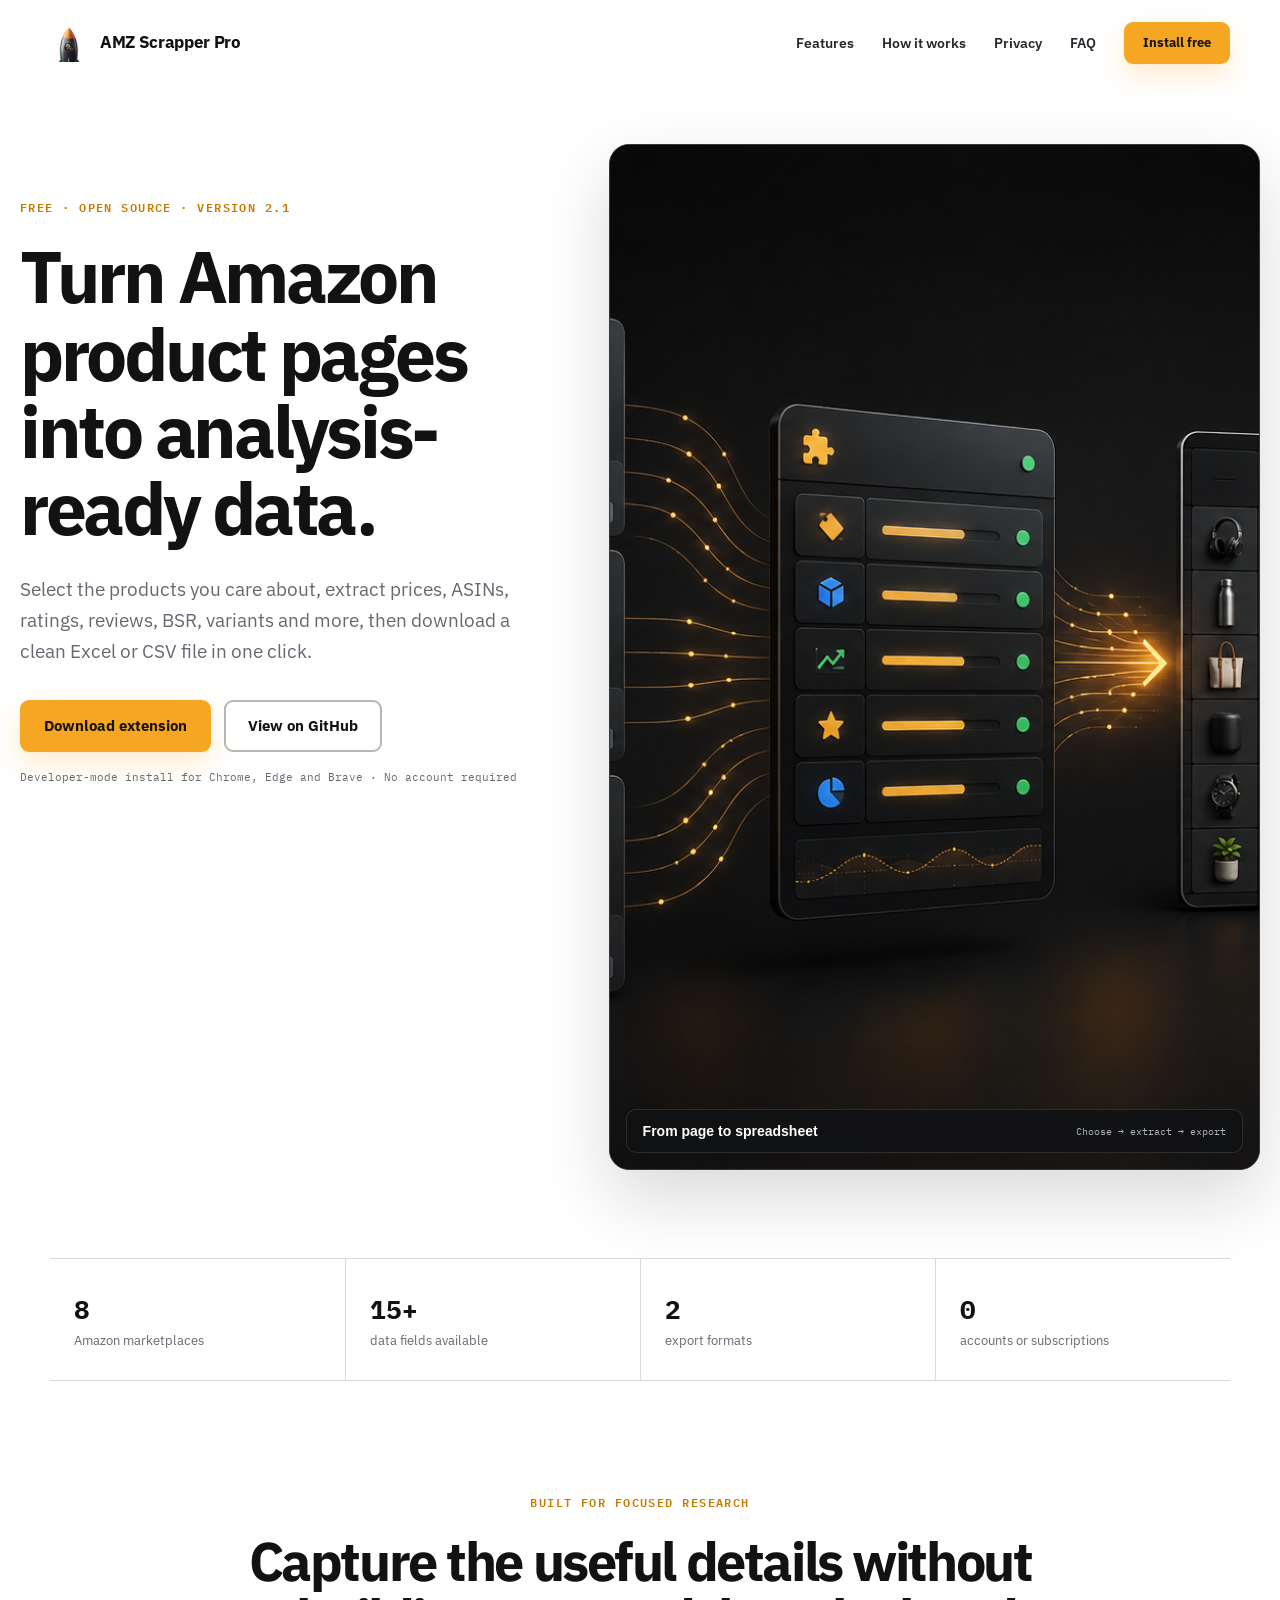
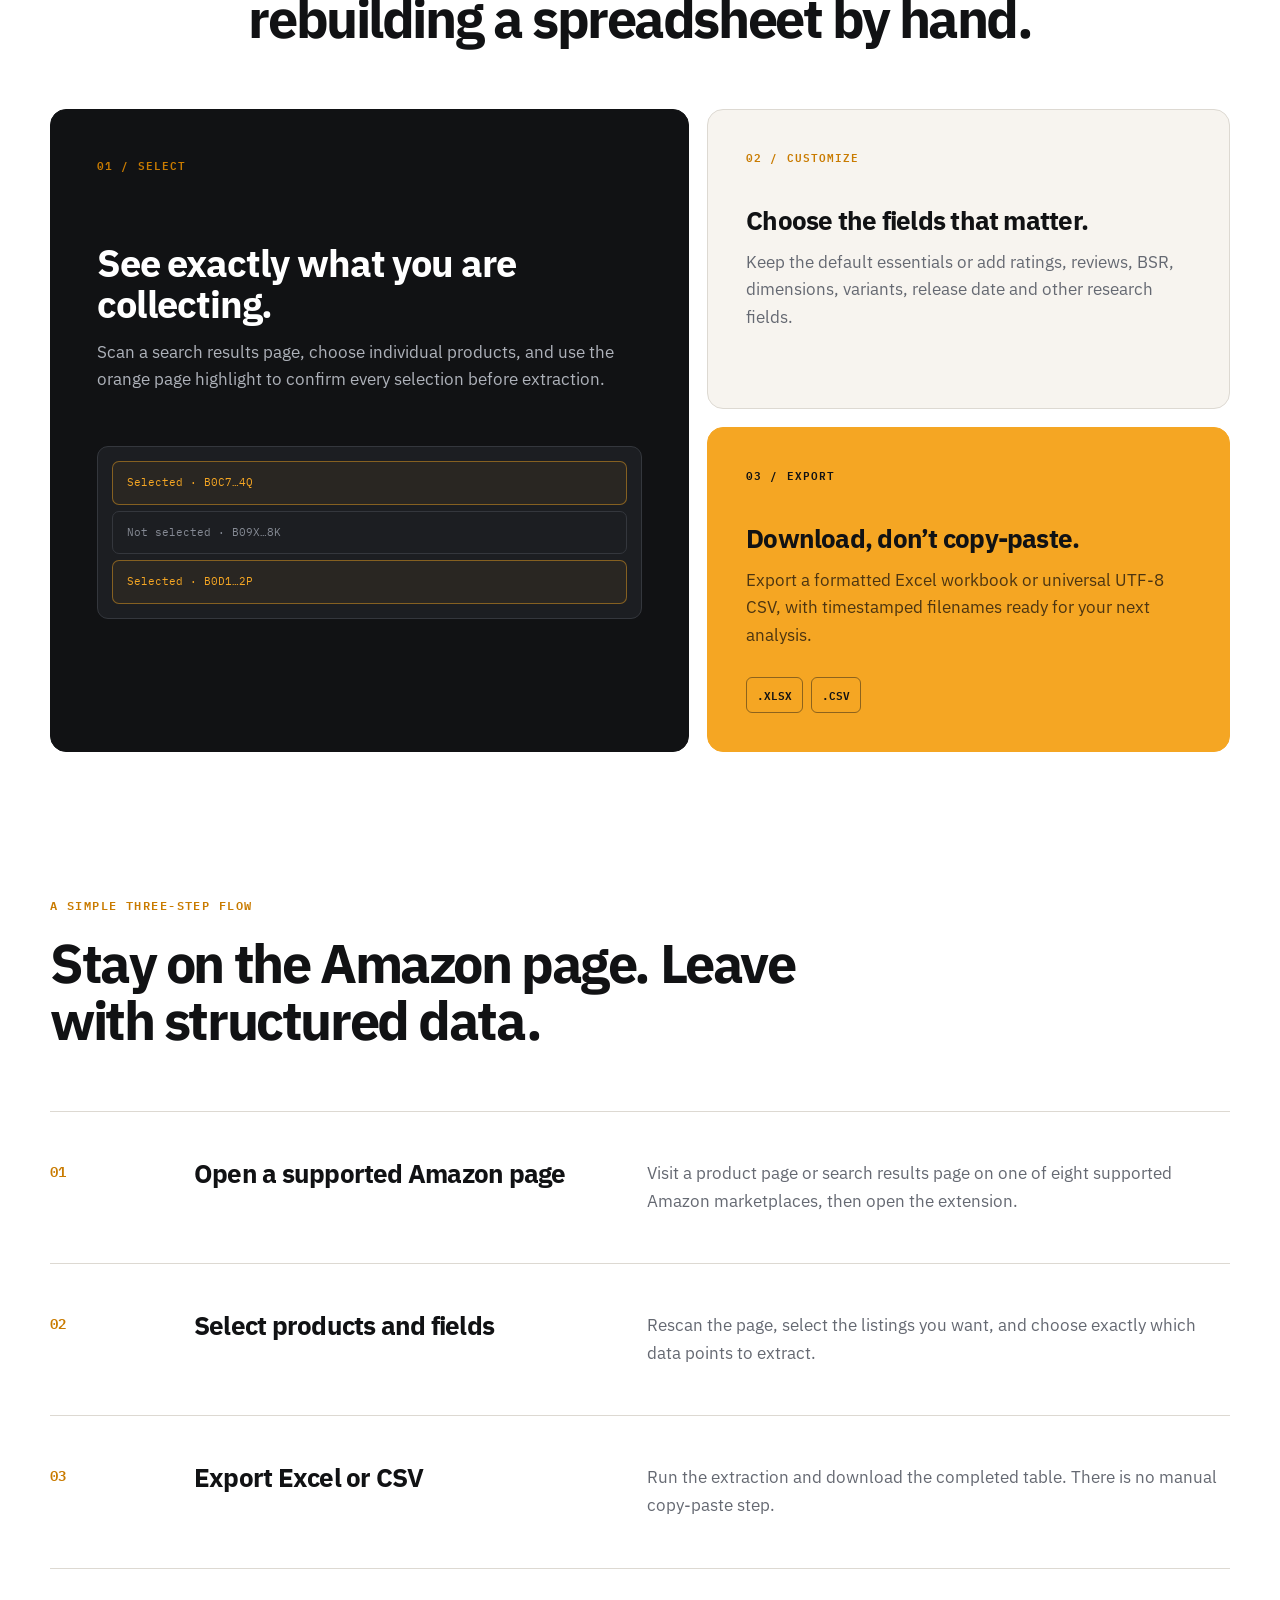
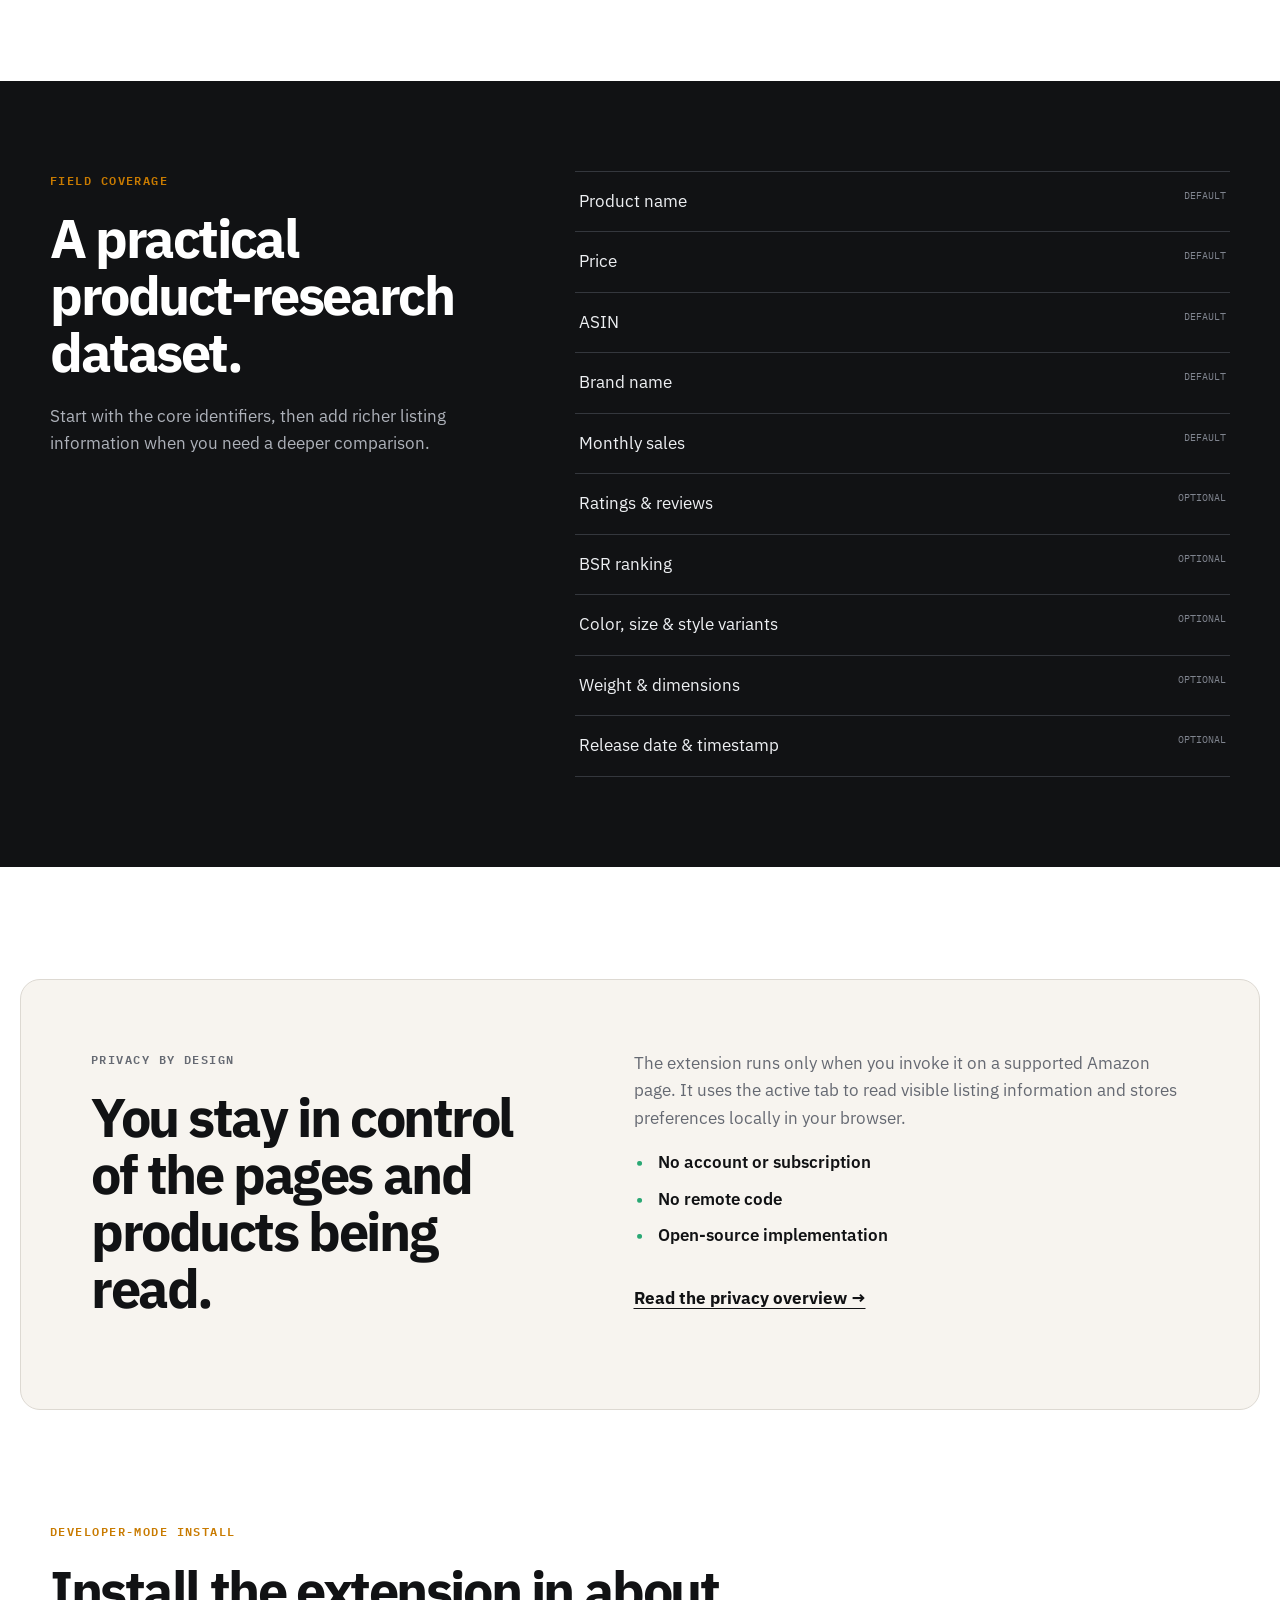
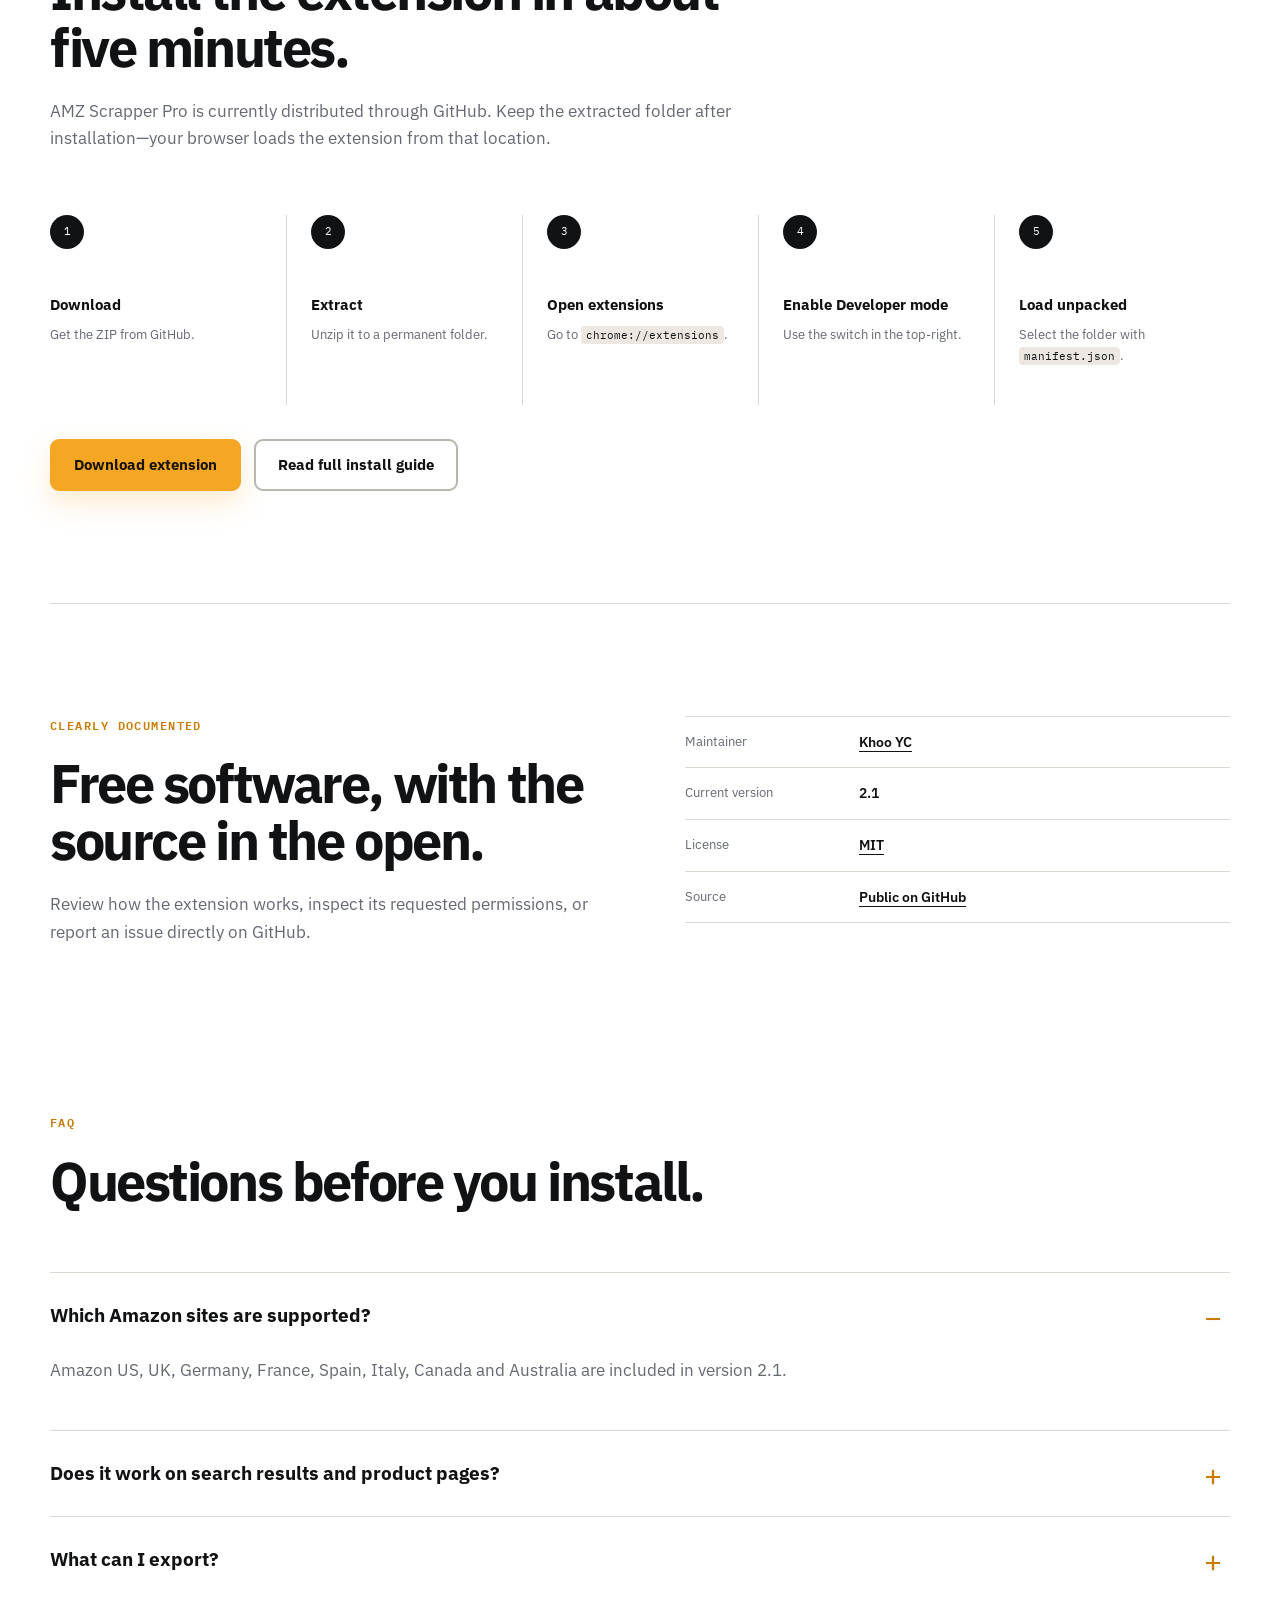
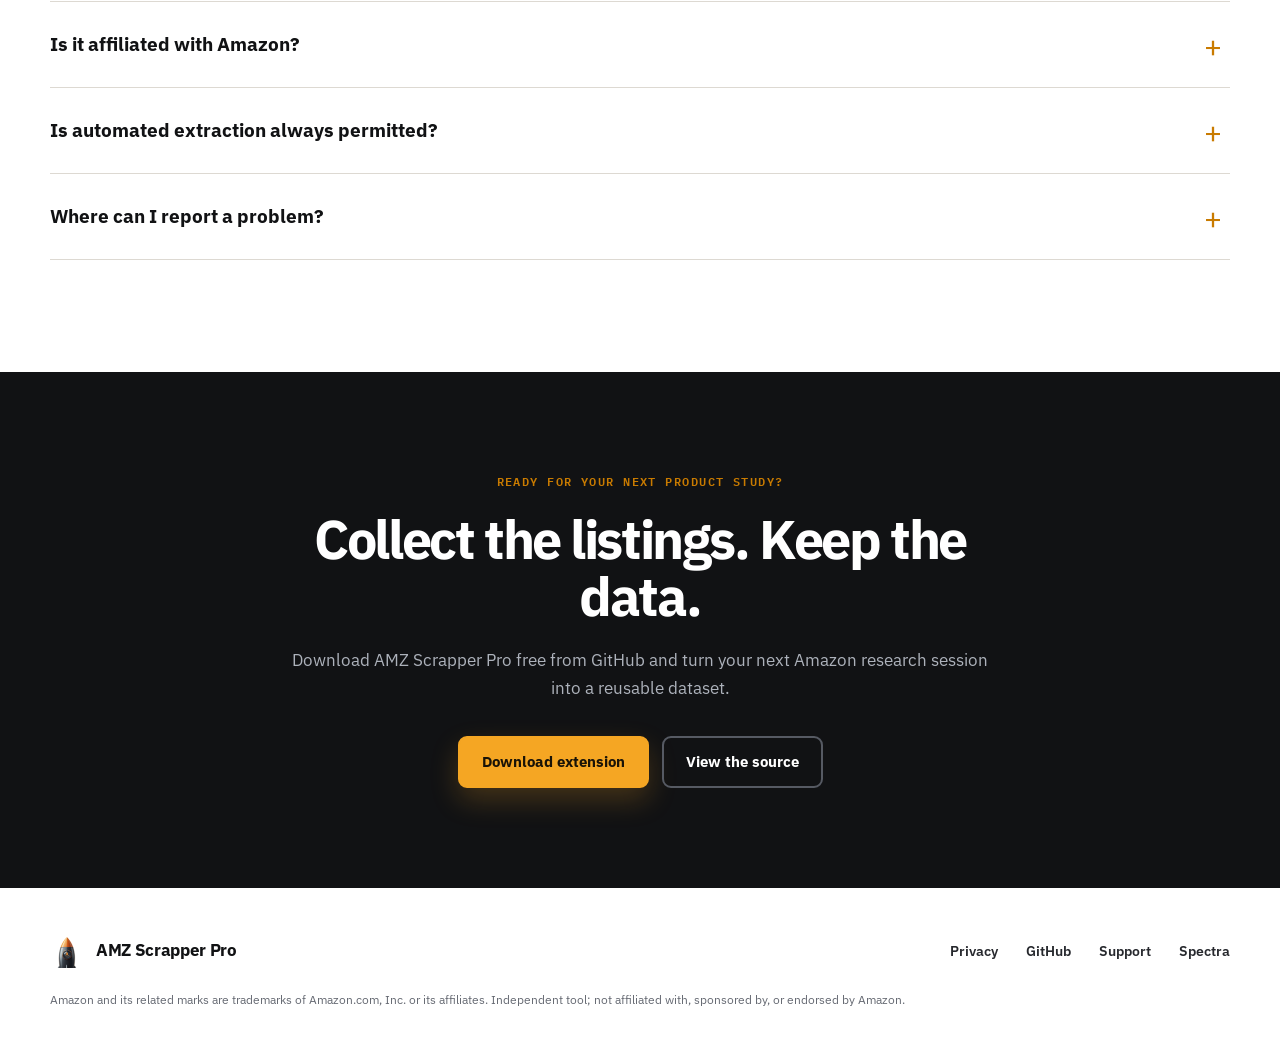
==== docs/index.html @ 65c513e0 "Add product website for AMZ Scrapper Pro" ====
<!doctype html>
<html lang="en">
  <head>
    <meta charset="utf-8" />
    <meta name="viewport" content="width=device-width, initial-scale=1" />
    <meta name="theme-color" content="#111214" />
    <meta name="description" content="AMZ Scrapper Pro is a free, open-source browser extension for extracting Amazon product data and exporting it to Excel or CSV." />
    <meta property="og:title" content="AMZ Scrapper Pro — Amazon product research, exported" />
    <meta property="og:description" content="Select products visually, extract the fields you need, and download clean Excel or CSV files." />
    <meta property="og:image" content="https://khooyc.github.io/amazon-data-scrapper-pro/assets/hero-product-research.png" />
    <meta property="og:type" content="website" />
    <meta property="og:url" content="https://khooyc.github.io/amazon-data-scrapper-pro/" />
    <link rel="canonical" href="https://khooyc.github.io/amazon-data-scrapper-pro/" />
    <link rel="icon" href="assets/icon.png" />
    <link rel="preconnect" href="https://fonts.googleapis.com" />
    <link rel="preconnect" href="https://fonts.gstatic.com" crossorigin />
    <link href="https://fonts.googleapis.com/css2?family=IBM+Plex+Mono:wght@400;500;600&amp;family=IBM+Plex+Sans:wght@400;500;600;700&amp;display=swap" rel="stylesheet" />
    <link rel="stylesheet" href="styles.css" />
    <title>AMZ Scrapper Pro | Free Amazon Product Data Extension</title>
  </head>
  <body id="top">
    <a class="skip-link" href="#main">Skip to main content</a>

    <header class="site-header">
      <a class="brand" href="#top" aria-label="AMZ Scrapper Pro home">
        <img src="assets/icon.png" alt="" width="38" height="38" />
        <span>AMZ Scrapper Pro</span>
      </a>
      <button class="menu-button" type="button" aria-expanded="false" aria-controls="site-nav">
        <span class="sr-only">Open menu</span><span></span><span></span><span></span>
      </button>
      <nav id="site-nav" aria-label="Main navigation">
        <a href="#features">Features</a>
        <a href="#how-it-works">How it works</a>
        <a href="#privacy">Privacy</a>
        <a href="#faq">FAQ</a>
        <a class="button button-small" href="https://github.com/khooyc/amazon-data-scrapper-pro/archive/refs/heads/master.zip">Install free</a>
      </nav>
    </header>

    <main id="main">
      <section class="hero">
        <div class="hero-copy">
          <p class="eyebrow">FREE · OPEN SOURCE · VERSION 2.1</p>
          <h1>Turn Amazon product pages into analysis-ready data.</h1>
          <p class="hero-lede">Select the products you care about, extract prices, ASINs, ratings, reviews, BSR, variants and more, then download a clean Excel or CSV file in one click.</p>
          <div class="button-row">
            <a class="button" href="https://github.com/khooyc/amazon-data-scrapper-pro/archive/refs/heads/master.zip">Download extension</a>
            <a class="button button-secondary" href="https://github.com/khooyc/amazon-data-scrapper-pro">View on GitHub</a>
          </div>
          <p class="microcopy">Developer-mode install for Chrome, Edge and Brave · No account required</p>
        </div>
        <button class="hero-visual" type="button" data-lightbox="assets/hero-product-research.png" aria-label="Enlarge the product research workflow illustration">
          <img src="assets/hero-product-research.png" alt="Product cards flowing through an extension into a structured data table" width="1536" height="1024" />
          <span class="visual-caption"><strong>From page to spreadsheet</strong><span>Choose → extract → export</span></span>
        </button>
      </section>

      <section class="signal-strip" aria-label="Product highlights">
        <div><strong>8</strong><span>Amazon marketplaces</span></div>
        <div><strong>15+</strong><span>data fields available</span></div>
        <div><strong>2</strong><span>export formats</span></div>
        <div><strong>0</strong><span>accounts or subscriptions</span></div>
      </section>

      <section class="features" id="features" aria-labelledby="features-heading">
        <div class="section-heading">
          <p class="eyebrow">BUILT FOR FOCUSED RESEARCH</p>
          <h2 id="features-heading">Capture the useful details without rebuilding a spreadsheet by hand.</h2>
        </div>
        <div class="feature-grid">
          <article class="feature-card feature-card-large">
            <span class="feature-index">01 / SELECT</span>
            <h3>See exactly what you are collecting.</h3>
            <p>Scan a search results page, choose individual products, and use the orange page highlight to confirm every selection before extraction.</p>
            <div class="selection-demo" aria-label="Example selected products">
              <span class="selected">Selected · B0C7…4Q</span>
              <span>Not selected · B09X…8K</span>
              <span class="selected">Selected · B0D1…2P</span>
            </div>
          </article>
          <article class="feature-card">
            <span class="feature-index">02 / CUSTOMIZE</span>
            <h3>Choose the fields that matter.</h3>
            <p>Keep the default essentials or add ratings, reviews, BSR, dimensions, variants, release date and other research fields.</p>
          </article>
          <article class="feature-card accent-card">
            <span class="feature-index">03 / EXPORT</span>
            <h3>Download, don’t copy-paste.</h3>
            <p>Export a formatted Excel workbook or universal UTF-8 CSV, with timestamped filenames ready for your next analysis.</p>
            <div class="file-types" aria-label="Supported export formats"><span>.XLSX</span><span>.CSV</span></div>
          </article>
        </div>
      </section>

      <section class="workflow" id="how-it-works" aria-labelledby="workflow-heading">
        <div class="section-heading left">
          <p class="eyebrow">A SIMPLE THREE-STEP FLOW</p>
          <h2 id="workflow-heading">Stay on the Amazon page. Leave with structured data.</h2>
        </div>
        <ol class="workflow-list">
          <li><span class="step-number">01</span><div><h3>Open a supported Amazon page</h3><p>Visit a product page or search results page on one of eight supported Amazon marketplaces, then open the extension.</p></div></li>
          <li><span class="step-number">02</span><div><h3>Select products and fields</h3><p>Rescan the page, select the listings you want, and choose exactly which data points to extract.</p></div></li>
          <li><span class="step-number">03</span><div><h3>Export Excel or CSV</h3><p>Run the extraction and download the completed table. There is no manual copy-paste step.</p></div></li>
        </ol>
      </section>

      <section class="fields-section" aria-labelledby="fields-heading">
        <div>
          <p class="eyebrow">FIELD COVERAGE</p>
          <h2 id="fields-heading">A practical product-research dataset.</h2>
          <p>Start with the core identifiers, then add richer listing information when you need a deeper comparison.</p>
        </div>
        <ul class="field-list">
          <li><span>Product name</span><small>Default</small></li>
          <li><span>Price</span><small>Default</small></li>
          <li><span>ASIN</span><small>Default</small></li>
          <li><span>Brand name</span><small>Default</small></li>
          <li><span>Monthly sales</span><small>Default</small></li>
          <li><span>Ratings &amp; reviews</span><small>Optional</small></li>
          <li><span>BSR ranking</span><small>Optional</small></li>
          <li><span>Color, size &amp; style variants</span><small>Optional</small></li>
          <li><span>Weight &amp; dimensions</span><small>Optional</small></li>
          <li><span>Release date &amp; timestamp</span><small>Optional</small></li>
        </ul>
      </section>

      <section class="privacy-band" id="privacy" aria-labelledby="privacy-heading">
        <div>
          <p class="eyebrow">PRIVACY BY DESIGN</p>
          <h2 id="privacy-heading">You stay in control of the pages and products being read.</h2>
        </div>
        <div>
          <p>The extension runs only when you invoke it on a supported Amazon page. It uses the active tab to read visible listing information and stores preferences locally in your browser.</p>
          <ul class="plain-list">
            <li>No account or subscription</li>
            <li>No remote code</li>
            <li>Open-source implementation</li>
          </ul>
          <a class="text-link" href="privacy.html">Read the privacy overview →</a>
        </div>
      </section>

      <section class="install-section" id="install" aria-labelledby="install-heading">
        <div class="section-heading left">
          <p class="eyebrow">DEVELOPER-MODE INSTALL</p>
          <h2 id="install-heading">Install the extension in about five minutes.</h2>
          <p>AMZ Scrapper Pro is currently distributed through GitHub. Keep the extracted folder after installation—your browser loads the extension from that location.</p>
        </div>
        <ol class="install-steps">
          <li><span>1</span><strong>Download</strong><small>Get the ZIP from GitHub.</small></li>
          <li><span>2</span><strong>Extract</strong><small>Unzip it to a permanent folder.</small></li>
          <li><span>3</span><strong>Open extensions</strong><small>Go to <code>chrome://extensions</code>.</small></li>
          <li><span>4</span><strong>Enable Developer mode</strong><small>Use the switch in the top-right.</small></li>
          <li><span>5</span><strong>Load unpacked</strong><small>Select the folder with <code>manifest.json</code>.</small></li>
        </ol>
        <div class="button-row">
          <a class="button" href="https://github.com/khooyc/amazon-data-scrapper-pro/archive/refs/heads/master.zip">Download extension</a>
          <a class="button button-secondary" href="https://github.com/khooyc/amazon-data-scrapper-pro/blob/master/INSTALL.md">Read full install guide</a>
        </div>
      </section>

      <section class="trust-section" aria-labelledby="trust-heading">
        <div>
          <p class="eyebrow">CLEARLY DOCUMENTED</p>
          <h2 id="trust-heading">Free software, with the source in the open.</h2>
          <p>Review how the extension works, inspect its requested permissions, or report an issue directly on GitHub.</p>
        </div>
        <dl class="facts">
          <div><dt>Maintainer</dt><dd><a href="https://github.com/khooyc">Khoo YC</a></dd></div>
          <div><dt>Current version</dt><dd>2.1</dd></div>
          <div><dt>License</dt><dd><a href="https://github.com/khooyc/amazon-data-scrapper-pro/blob/master/LICENSE">MIT</a></dd></div>
          <div><dt>Source</dt><dd><a href="https://github.com/khooyc/amazon-data-scrapper-pro">Public on GitHub</a></dd></div>
        </dl>
      </section>

      <section class="faq-section" id="faq" aria-labelledby="faq-heading">
        <div class="section-heading left">
          <p class="eyebrow">FAQ</p>
          <h2 id="faq-heading">Questions before you install.</h2>
        </div>
        <div class="faq-list">
          <details open><summary>Which Amazon sites are supported?</summary><p>Amazon US, UK, Germany, France, Spain, Italy, Canada and Australia are included in version 2.1.</p></details>
          <details><summary>Does it work on search results and product pages?</summary><p>Yes. On search pages you can choose multiple products; on product pages the extension can inspect the current listing and its available variants.</p></details>
          <details><summary>What can I export?</summary><p>You can download a formatted Excel workbook or a UTF-8 CSV file. A copy-to-clipboard option is also available.</p></details>
          <details><summary>Is it affiliated with Amazon?</summary><p>No. AMZ Scrapper Pro is an independent productivity tool and is not affiliated with, sponsored by, or endorsed by Amazon.</p></details>
          <details><summary>Is automated extraction always permitted?</summary><p>You are responsible for using the extension in accordance with Amazon’s Conditions of Use and any laws or policies that apply in your jurisdiction.</p></details>
          <details><summary>Where can I report a problem?</summary><p>Open a <a href="https://github.com/khooyc/amazon-data-scrapper-pro/issues">GitHub issue</a> with steps to reproduce it. Do not include account credentials, customer information, or other private data.</p></details>
        </div>
      </section>

      <section class="final-cta">
        <p class="eyebrow">READY FOR YOUR NEXT PRODUCT STUDY?</p>
        <h2>Collect the listings. Keep the data.</h2>
        <p>Download AMZ Scrapper Pro free from GitHub and turn your next Amazon research session into a reusable dataset.</p>
        <div class="button-row centered">
          <a class="button" href="https://github.com/khooyc/amazon-data-scrapper-pro/archive/refs/heads/master.zip">Download extension</a>
          <a class="button button-dark-outline" href="https://github.com/khooyc/amazon-data-scrapper-pro">View the source</a>
        </div>
      </section>
    </main>

    <footer class="site-footer">
      <a class="brand" href="#top"><img src="assets/icon.png" alt="" width="34" height="34" /><span>AMZ Scrapper Pro</span></a>
      <nav aria-label="Footer navigation"><a href="privacy.html">Privacy</a><a href="https://github.com/khooyc/amazon-data-scrapper-pro">GitHub</a><a href="https://github.com/khooyc/amazon-data-scrapper-pro/issues">Support</a><a href="https://www.spectramsia.com">Spectra</a></nav>
      <p>Amazon and its related marks are trademarks of Amazon.com, Inc. or its affiliates. Independent tool; not affiliated with, sponsored by, or endorsed by Amazon.</p>
    </footer>

    <dialog class="lightbox" aria-label="Image preview">
      <button class="lightbox-close" type="button" aria-label="Close preview">×</button>
      <img src="assets/hero-product-research.png" alt="Enlarged product research workflow" />
    </dialog>
    <script src="script.js"></script>
  </body>
</html>
---- docs/styles.css ----
:root {
  --ink: #111214;
  --surface: #1c1e22;
  --surface-2: #242629;
  --paper: #f7f4ef;
  --white: #ffffff;
  --text: #26282d;
  --muted: #656972;
  --line: #ddd9d2;
  --line-dark: #34373d;
  --amber: #f5a623;
  --amber-dark: #c97b00;
  --green: #2aa874;
  --blue: #5b8def;
  --radius: 20px;
  --content: 1180px;
  --shadow: 0 28px 70px rgba(17, 18, 20, 0.16);
}

* { box-sizing: border-box; }
html { scroll-behavior: smooth; }
body { margin: 0; color: var(--text); background: var(--white); font-family: "IBM Plex Sans", sans-serif; font-size: 17px; line-height: 1.62; -webkit-font-smoothing: antialiased; }
img { display: block; max-width: 100%; }
a { color: inherit; text-underline-offset: 4px; }
button, a { -webkit-tap-highlight-color: transparent; }
button:focus-visible, a:focus-visible, summary:focus-visible { outline: 3px solid rgba(245, 166, 35, 0.55); outline-offset: 4px; }
.sr-only { position: absolute; width: 1px; height: 1px; padding: 0; margin: -1px; overflow: hidden; clip: rect(0,0,0,0); white-space: nowrap; border: 0; }
.skip-link { position: fixed; top: -80px; left: 18px; z-index: 100; padding: 10px 16px; border-radius: 7px; color: white; background: var(--ink); }
.skip-link:focus { top: 18px; }

.site-header { width: min(var(--content), calc(100% - 40px)); min-height: 86px; margin: 0 auto; display: flex; align-items: center; justify-content: space-between; gap: 30px; }
.brand { display: inline-flex; align-items: center; gap: 12px; color: var(--ink); font-weight: 700; letter-spacing: -0.02em; text-decoration: none; }
.brand img { border-radius: 10px; }
.site-header nav, .site-footer nav { display: flex; align-items: center; gap: 28px; }
.site-header nav > a:not(.button), .site-footer nav a { font-size: 14px; font-weight: 600; text-decoration: none; }
.site-header nav > a:not(.button):hover, .site-footer nav a:hover { color: var(--amber-dark); }
.menu-button { display: none; width: 44px; height: 44px; padding: 10px; border: 1px solid var(--line); border-radius: 10px; background: white; }
.menu-button span:not(.sr-only) { display: block; height: 2px; margin: 5px 0; background: var(--ink); }

h1, h2, h3 { margin-top: 0; color: var(--ink); line-height: 1.06; letter-spacing: -0.045em; }
h1 { max-width: 660px; margin-bottom: 26px; font-size: clamp(3.2rem, 5.7vw, 5.65rem); }
h2 { margin-bottom: 22px; font-size: clamp(2.35rem, 4.2vw, 4rem); }
h3 { margin-bottom: 14px; font-size: clamp(1.4rem, 2vw, 1.9rem); letter-spacing: -0.03em; }
p { margin-top: 0; }
.eyebrow { margin-bottom: 20px; color: var(--amber-dark); font-family: "IBM Plex Mono", monospace; font-size: 12px; font-weight: 600; letter-spacing: 0.12em; }
.button-row { display: flex; flex-wrap: wrap; gap: 13px; margin-top: 34px; }
.button-row.centered { justify-content: center; }
.button { display: inline-flex; min-height: 52px; align-items: center; justify-content: center; padding: 13px 22px; border: 2px solid var(--amber); border-radius: 9px; color: #191307; background: var(--amber); box-shadow: 0 12px 28px rgba(245,166,35,.22); font-size: 15px; font-weight: 700; line-height: 1.2; text-decoration: none; transition: transform 160ms ease, background 160ms ease, border-color 160ms ease; }
.button:hover { transform: translateY(-2px); border-color: #ffb63e; background: #ffb63e; }
.button-secondary { border-color: #b9b6b0; color: var(--ink); background: white; box-shadow: none; }
.button-secondary:hover { border-color: var(--ink); background: var(--paper); }
.button-small { min-height: 42px; padding: 9px 17px; font-size: 13px; }

.hero { width: min(1420px, calc(100% - 40px)); margin: 58px auto 88px; display: grid; grid-template-columns: minmax(0, .88fr) minmax(520px, 1.12fr); align-items: start; gap: clamp(42px, 6vw, 88px); }
.hero-copy { padding-top: 54px; }
.hero-lede { max-width: 640px; color: var(--muted); font-size: clamp(1.12rem, 1.5vw, 1.35rem); }
.microcopy { margin-top: 17px; color: var(--muted); font-family: "IBM Plex Mono", monospace; font-size: 11px; }
.hero-visual { position: relative; width: 100%; padding: 0; overflow: hidden; border: 1px solid var(--line-dark); border-radius: var(--radius); background: var(--ink); box-shadow: var(--shadow); cursor: zoom-in; }
.hero-visual img { width: 100%; aspect-ratio: 3 / 2; object-fit: cover; }
.visual-caption { position: absolute; right: 16px; bottom: 16px; left: 16px; display: flex; align-items: center; justify-content: space-between; gap: 16px; padding: 13px 16px; border: 1px solid rgba(255,255,255,.12); border-radius: 10px; color: white; background: rgba(17,18,20,.88); text-align: left; }
.visual-caption strong { font-size: 14px; }
.visual-caption span { color: #aeb2ba; font-family: "IBM Plex Mono", monospace; font-size: 10px; }

.signal-strip { width: min(var(--content), calc(100% - 40px)); margin: 0 auto; display: grid; grid-template-columns: repeat(4, 1fr); border-top: 1px solid var(--line); border-bottom: 1px solid var(--line); }
.signal-strip div { padding: 29px 24px; border-left: 1px solid var(--line); }
.signal-strip div:first-child { border-left: 0; }
.signal-strip strong, .signal-strip span { display: block; }
.signal-strip strong { color: var(--ink); font-family: "IBM Plex Mono", monospace; font-size: 26px; }
.signal-strip span { color: var(--muted); font-size: 13px; }

.features, .workflow, .install-section, .trust-section, .faq-section { width: min(var(--content), calc(100% - 40px)); margin: 0 auto; padding: 112px 0; }
.section-heading { max-width: 900px; margin: 0 auto 62px; text-align: center; }
.section-heading.left { max-width: 760px; margin-left: 0; text-align: left; }
.section-heading > p:last-child { color: var(--muted); }
.feature-grid { display: grid; grid-template-columns: 1.1fr .9fr; gap: 18px; }
.feature-card { min-height: 300px; padding: 38px; border: 1px solid var(--line); border-radius: 16px; background: var(--paper); }
.feature-card p { max-width: 580px; color: var(--muted); }
.feature-card-large { grid-row: span 2; min-height: 618px; padding: 46px; color: #e7e9ed; background: var(--ink); border-color: var(--ink); }
.feature-card-large h3 { max-width: 490px; color: white; font-size: clamp(2rem, 3vw, 3rem); }
.feature-card-large p { color: #aeb2ba; }
.feature-index { display: block; margin-bottom: 70px; color: var(--amber-dark); font-family: "IBM Plex Mono", monospace; font-size: 11px; font-weight: 600; letter-spacing: .1em; }
.feature-card:not(.feature-card-large) .feature-index { margin-bottom: 42px; }
.selection-demo { margin-top: 52px; padding: 8px; border: 1px solid var(--line-dark); border-radius: 11px; background: var(--surface); }
.selection-demo span { display: block; margin: 6px; padding: 12px 14px; border: 1px solid var(--line-dark); border-radius: 7px; color: #858a94; font-family: "IBM Plex Mono", monospace; font-size: 11px; }
.selection-demo .selected { border-color: rgba(245,166,35,.45); color: var(--amber); background: rgba(245,166,35,.06); }
.accent-card { color: white; border-color: var(--amber); background: var(--amber); }
.accent-card h3, .accent-card .feature-index { color: var(--ink); }
.accent-card p { color: #4c3511; }
.file-types { display: flex; gap: 8px; margin-top: 28px; }
.file-types span { padding: 8px 10px; border: 1px solid rgba(17,18,20,.45); border-radius: 6px; color: var(--ink); font-family: "IBM Plex Mono", monospace; font-size: 11px; font-weight: 600; }

.workflow { padding-top: 32px; }
.workflow-list { margin: 0; padding: 0; list-style: none; border-top: 1px solid var(--line); }
.workflow-list li { display: grid; grid-template-columns: 110px 1fr; gap: 34px; padding: 48px 0; border-bottom: 1px solid var(--line); }
.workflow-list li > div { display: grid; grid-template-columns: .8fr 1.2fr; gap: 64px; }
.workflow-list h3 { margin: 0; }
.workflow-list p { max-width: 570px; margin: 0; color: var(--muted); }
.step-number { color: var(--amber-dark); font-family: "IBM Plex Mono", monospace; font-size: 14px; font-weight: 600; }

.fields-section { padding: 90px max(20px, calc((100% - var(--content))/2)); display: grid; grid-template-columns: .8fr 1.2fr; gap: 88px; color: white; background: var(--ink); }
.fields-section h2 { color: white; }
.fields-section > div > p:last-child { color: #aeb2ba; }
.field-list { margin: 0; padding: 0; list-style: none; border-top: 1px solid var(--line-dark); }
.field-list li { display: flex; justify-content: space-between; gap: 18px; padding: 16px 4px; border-bottom: 1px solid var(--line-dark); }
.field-list span { color: #eef0f3; }
.field-list small { color: #80858f; font-family: "IBM Plex Mono", monospace; font-size: 10px; text-transform: uppercase; }

.privacy-band { width: min(1280px, calc(100% - 40px)); margin: 112px auto 0; padding: 70px; display: grid; grid-template-columns: .9fr 1.1fr; gap: 88px; border: 1px solid var(--line); border-radius: 20px; background: var(--paper); }
.privacy-band p { color: var(--muted); }
.plain-list { padding: 0; list-style: none; }
.plain-list li { position: relative; margin: 9px 0; padding-left: 24px; color: var(--ink); font-weight: 600; }
.plain-list li::before { content: "•"; position: absolute; left: 2px; color: var(--green); }
.text-link { display: inline-block; margin-top: 18px; color: var(--ink); font-weight: 700; }

.install-section { border-bottom: 1px solid var(--line); }
.install-steps { display: grid; grid-template-columns: repeat(5, 1fr); margin: 0; padding: 0; list-style: none; }
.install-steps li { min-height: 190px; padding: 0 24px; border-left: 1px solid var(--line); }
.install-steps li:first-child { padding-left: 0; border-left: 0; }
.install-steps li > span { display: grid; width: 34px; height: 34px; margin-bottom: 44px; place-items: center; border-radius: 50%; color: white; background: var(--ink); font-family: "IBM Plex Mono", monospace; font-size: 11px; }
.install-steps strong, .install-steps small { display: block; }
.install-steps strong { color: var(--ink); font-size: 15px; }
.install-steps small { margin-top: 7px; color: var(--muted); font-size: 13px; }
code { padding: 2px 5px; border-radius: 4px; color: var(--ink); background: #ece8e1; font-family: "IBM Plex Mono", monospace; font-size: .86em; }

.trust-section { display: grid; grid-template-columns: 1fr 1fr; gap: 90px; align-items: start; }
.trust-section > div > p:last-child { color: var(--muted); }
.facts { margin: 0; border-top: 1px solid var(--line); }
.facts div { display: grid; grid-template-columns: 150px 1fr; gap: 24px; padding: 14px 0; border-bottom: 1px solid var(--line); }
.facts dt { color: var(--muted); font-size: 13px; }
.facts dd { margin: 0; color: var(--ink); font-size: 14px; font-weight: 600; }

.faq-section { padding-top: 38px; }
.faq-list { border-top: 1px solid var(--line); }
.faq-list details { border-bottom: 1px solid var(--line); }
.faq-list summary { position: relative; padding: 27px 58px 27px 0; color: var(--ink); font-size: 19px; font-weight: 700; cursor: pointer; list-style: none; }
.faq-list summary::-webkit-details-marker { display: none; }
.faq-list summary::after { content: "+"; position: absolute; top: 20px; right: 8px; color: var(--amber-dark); font-size: 30px; font-weight: 400; }
.faq-list details[open] summary::after { content: "−"; }
.faq-list details p { max-width: 850px; padding: 0 0 28px; color: var(--muted); }

.final-cta { padding: 100px 20px; color: white; background: var(--ink); text-align: center; }
.final-cta h2 { max-width: 780px; margin-right: auto; margin-left: auto; color: white; }
.final-cta > p:not(.eyebrow) { max-width: 700px; margin-right: auto; margin-left: auto; color: #adb2bb; }
.button-dark-outline { border-color: #565a63; color: white; background: transparent; box-shadow: none; }
.button-dark-outline:hover { border-color: white; background: var(--surface); }

.site-footer { width: min(var(--content), calc(100% - 40px)); margin: 0 auto; padding: 46px 0; display: grid; grid-template-columns: 1fr auto; align-items: center; gap: 22px 42px; }
.site-footer > p { grid-column: 1/-1; margin: 0; color: var(--muted); font-size: 12px; }

.lightbox { width: min(1280px, calc(100% - 30px)); max-width: none; padding: 10px; border: 0; border-radius: 16px; background: var(--ink); box-shadow: 0 30px 90px rgba(0,0,0,.5); }
.lightbox::backdrop { background: rgba(5,6,7,.84); }
.lightbox img { width: 100%; border-radius: 10px; }
.lightbox-close { position: absolute; top: 18px; right: 18px; z-index: 2; display: grid; width: 40px; height: 40px; place-items: center; border: 1px solid var(--line-dark); border-radius: 50%; color: white; background: var(--ink); font-size: 25px; cursor: pointer; }

.privacy-page main { width: min(820px, calc(100% - 40px)); margin: 60px auto 110px; }
.privacy-page h1 { font-size: clamp(3rem, 6vw, 5rem); }
.privacy-page .lede { color: var(--muted); font-size: 1.25rem; }
.policy-section { padding: 34px 0; border-top: 1px solid var(--line); }
.policy-section h2 { font-size: 1.65rem; letter-spacing: -.03em; }
.policy-section p, .policy-section li { color: var(--muted); }

@media (max-width: 1000px) {
  .hero { grid-template-columns: 1fr; }
  .hero-copy { max-width: 780px; padding-top: 0; }
  .feature-grid, .fields-section, .trust-section { grid-template-columns: 1fr; }
  .feature-card-large { grid-row: auto; min-height: 520px; }
  .workflow-list li > div { grid-template-columns: 1fr; gap: 14px; }
  .privacy-band { grid-template-columns: 1fr; gap: 30px; padding: 50px; }
  .install-steps { grid-template-columns: repeat(3, 1fr); row-gap: 42px; }
  .install-steps li:nth-child(4) { border-left: 0; }
}

@media (max-width: 760px) {
  body { font-size: 16px; }
  .site-header { min-height: 72px; }
  .menu-button { display: block; }
  .site-header nav { display: none; position: absolute; z-index: 20; top: 70px; right: 18px; left: 18px; padding: 18px; flex-direction: column; align-items: stretch; gap: 7px; border: 1px solid var(--line); border-radius: 13px; background: white; box-shadow: var(--shadow); }
  .site-header nav.open { display: flex; }
  .site-header nav > a { padding: 9px; }
  h1 { font-size: clamp(2.8rem, 13vw, 4.2rem); }
  .hero { width: min(100% - 28px, 1420px); margin: 42px auto 62px; }
  .visual-caption { align-items: flex-start; flex-direction: column; }
  .button-row { flex-direction: column; }
  .button { width: 100%; }
  .privacy-page .site-header .button { width: auto; flex-shrink: 0; }
  .signal-strip { grid-template-columns: 1fr 1fr; }
  .signal-strip div:nth-child(3) { border-left: 0; }
  .signal-strip div:nth-child(n+3) { border-top: 1px solid var(--line); }
  .features, .workflow, .install-section, .trust-section, .faq-section { width: min(100% - 32px, var(--content)); padding: 82px 0; }
  .section-heading { margin-bottom: 44px; text-align: left; }
  .feature-card, .feature-card-large { min-height: 0; padding: 30px 24px; }
  .feature-index { margin-bottom: 44px; }
  .selection-demo { margin-top: 34px; }
  .workflow-list li { grid-template-columns: 50px 1fr; gap: 18px; padding: 36px 0; }
  .fields-section { padding: 72px 20px; gap: 38px; }
  .privacy-band { width: min(100% - 28px, 1280px); margin-top: 76px; padding: 34px 24px; }
  .install-steps { grid-template-columns: 1fr; }
  .install-steps li, .install-steps li:first-child { min-height: 104px; padding: 10px 0 26px 56px; border-top: 1px solid var(--line); border-left: 0; }
  .install-steps li > span { position: absolute; margin-left: -56px; margin-bottom: 0; }
  .trust-section { gap: 38px; }
  .site-footer { grid-template-columns: 1fr; }
  .site-footer nav { flex-wrap: wrap; gap: 18px; }
}

@media (prefers-reduced-motion: reduce) {
  html { scroll-behavior: auto; }
  .button { transition: none; }
}
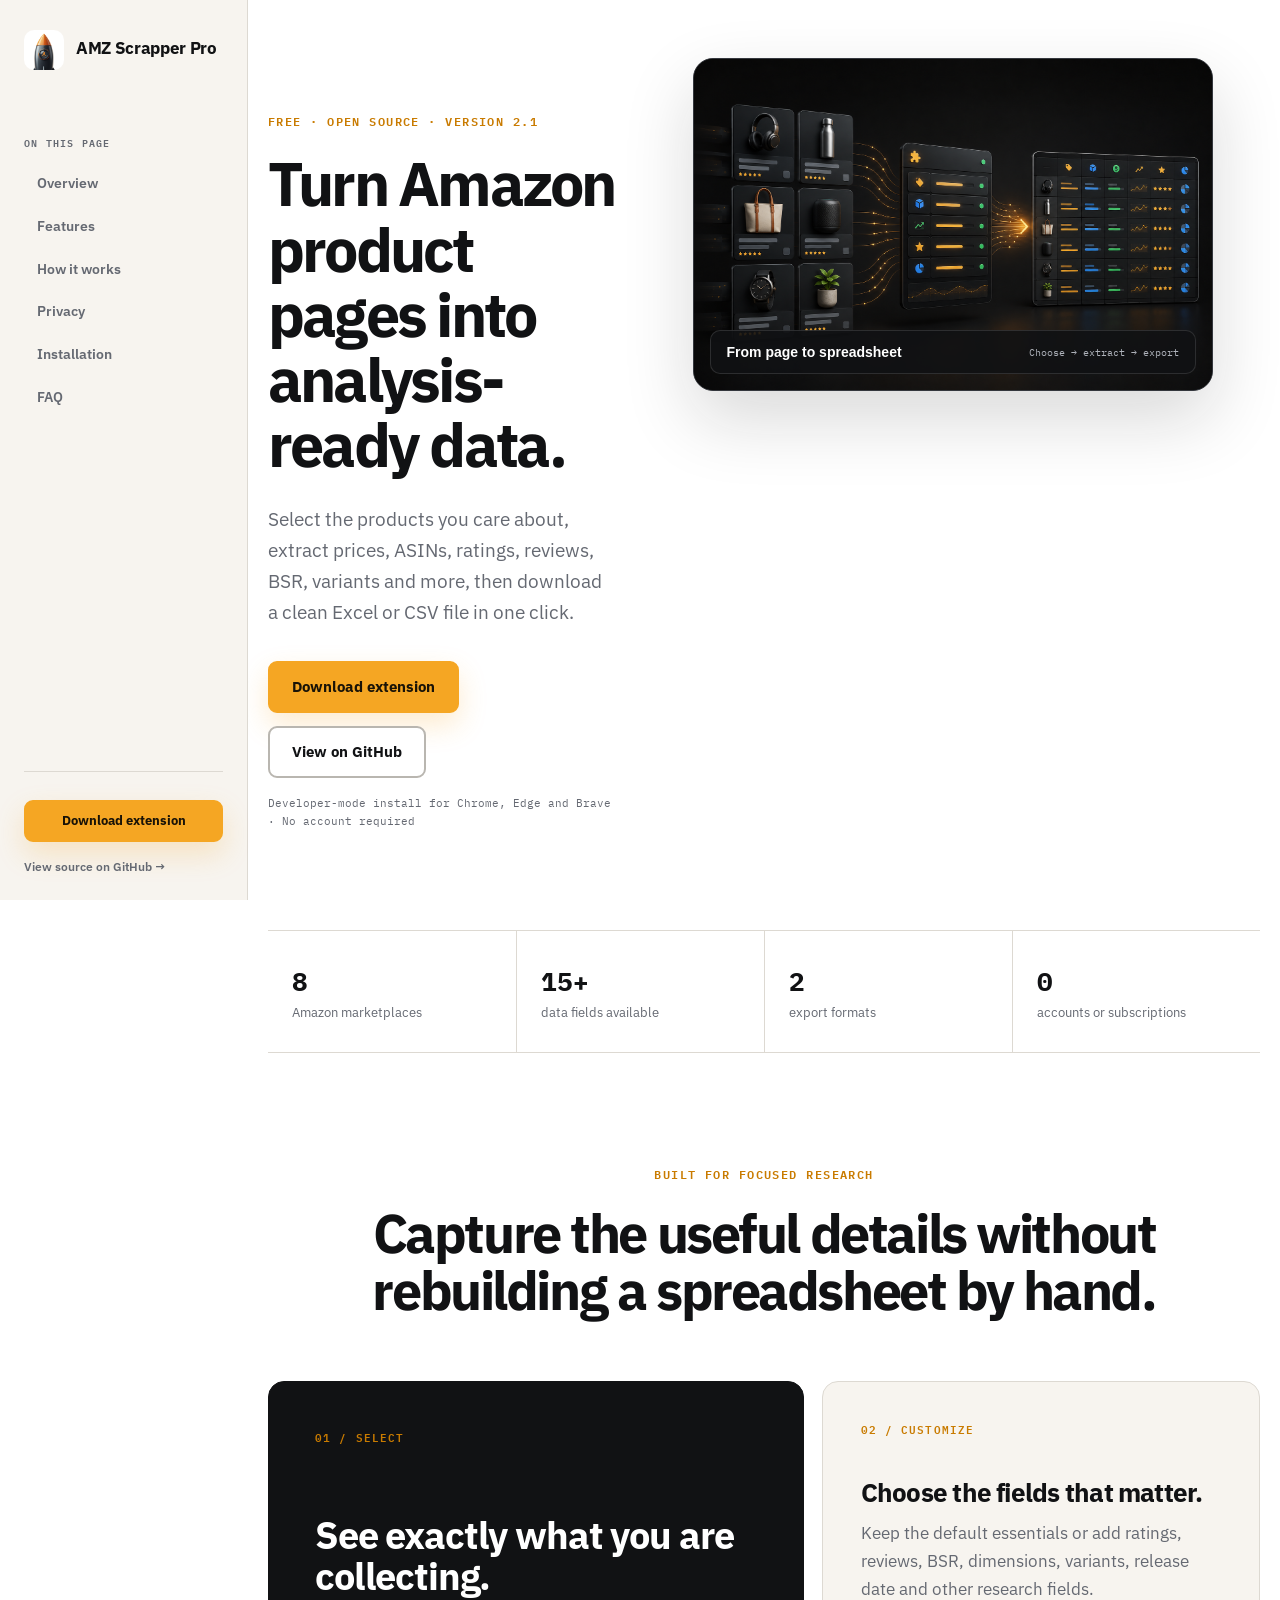
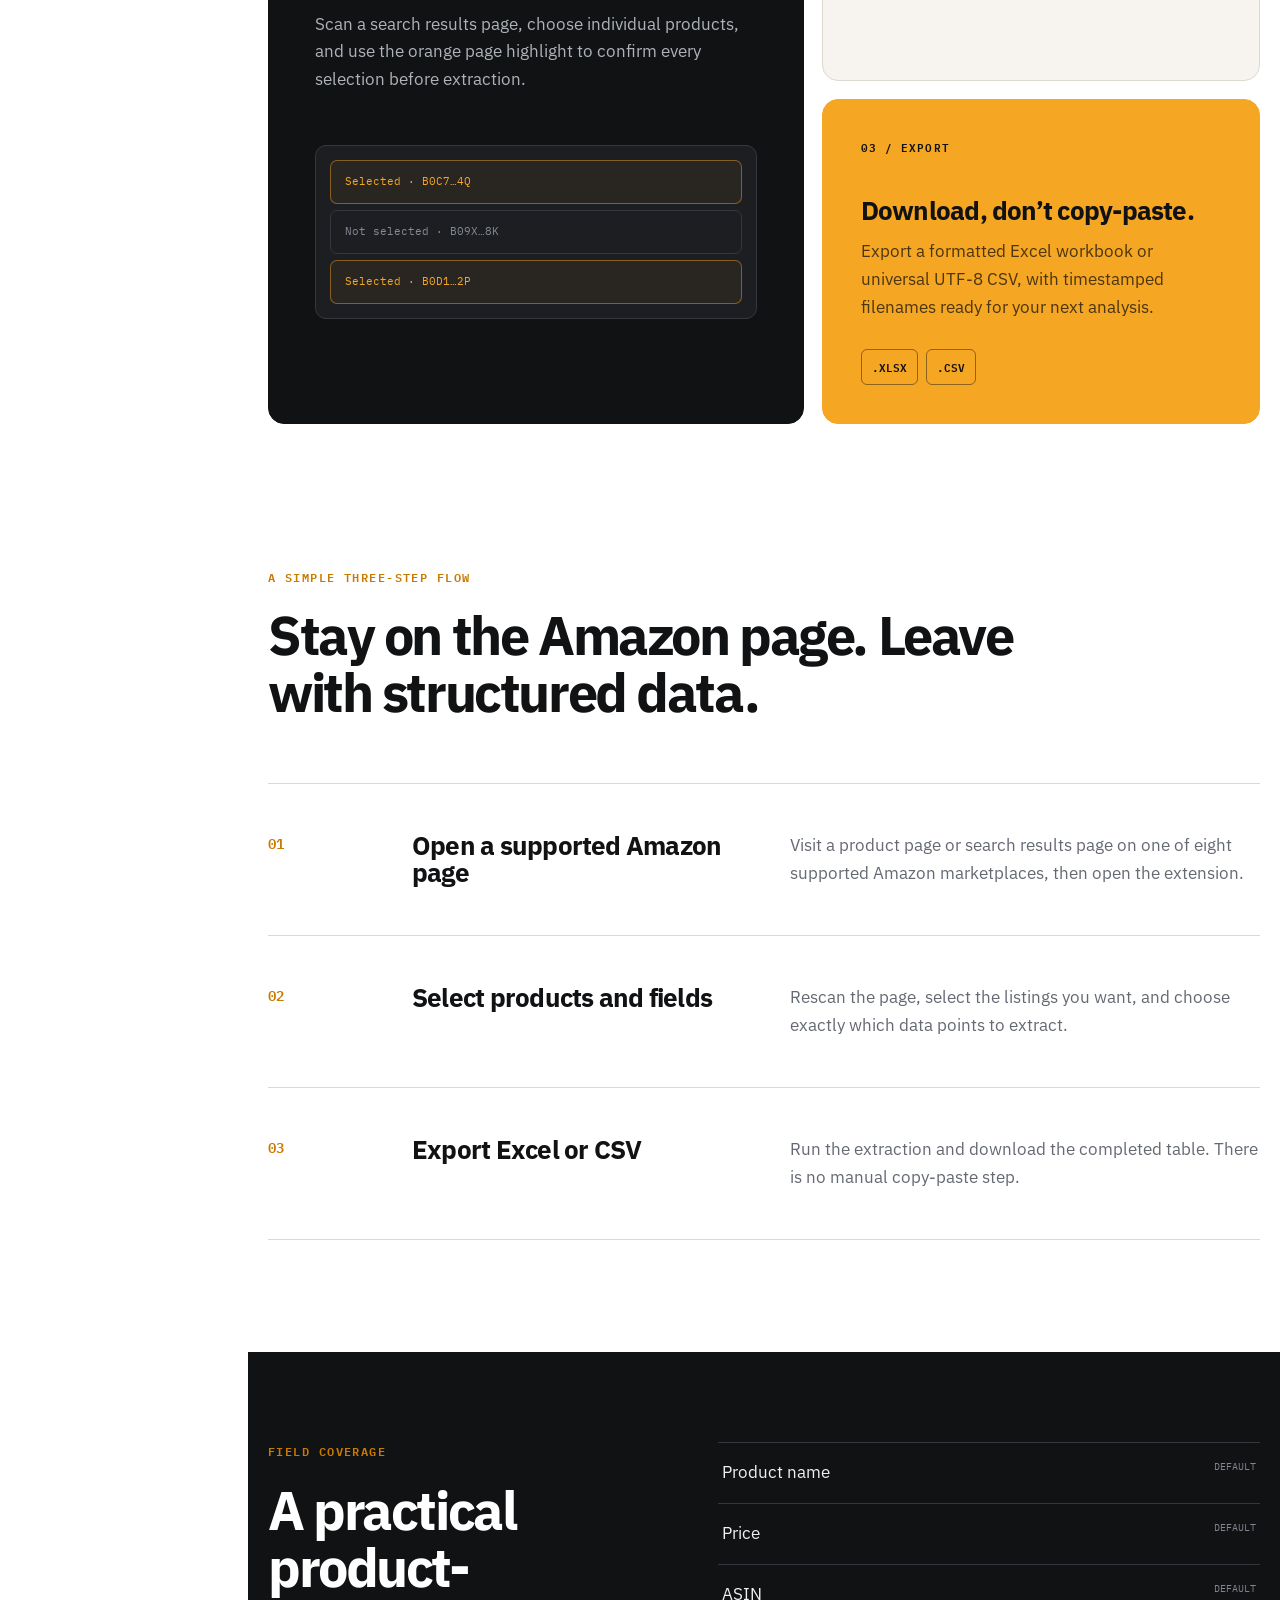
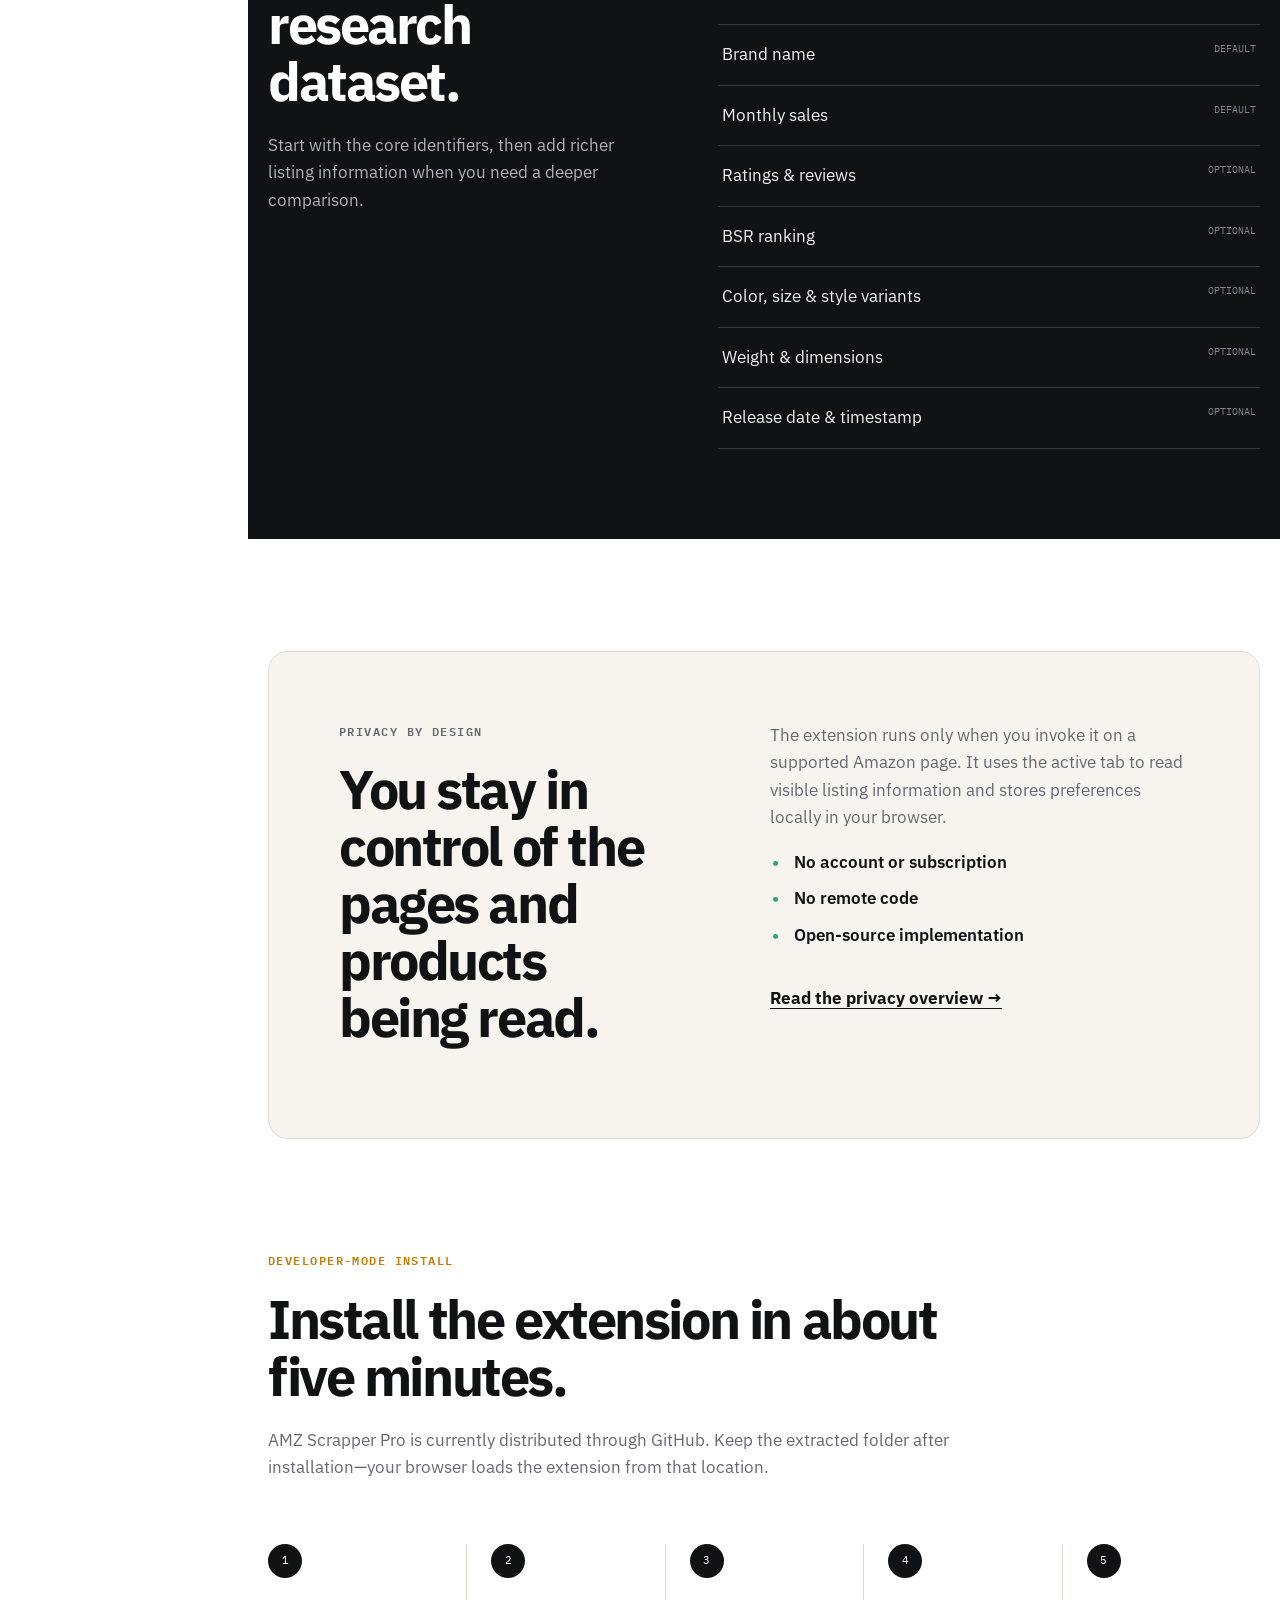
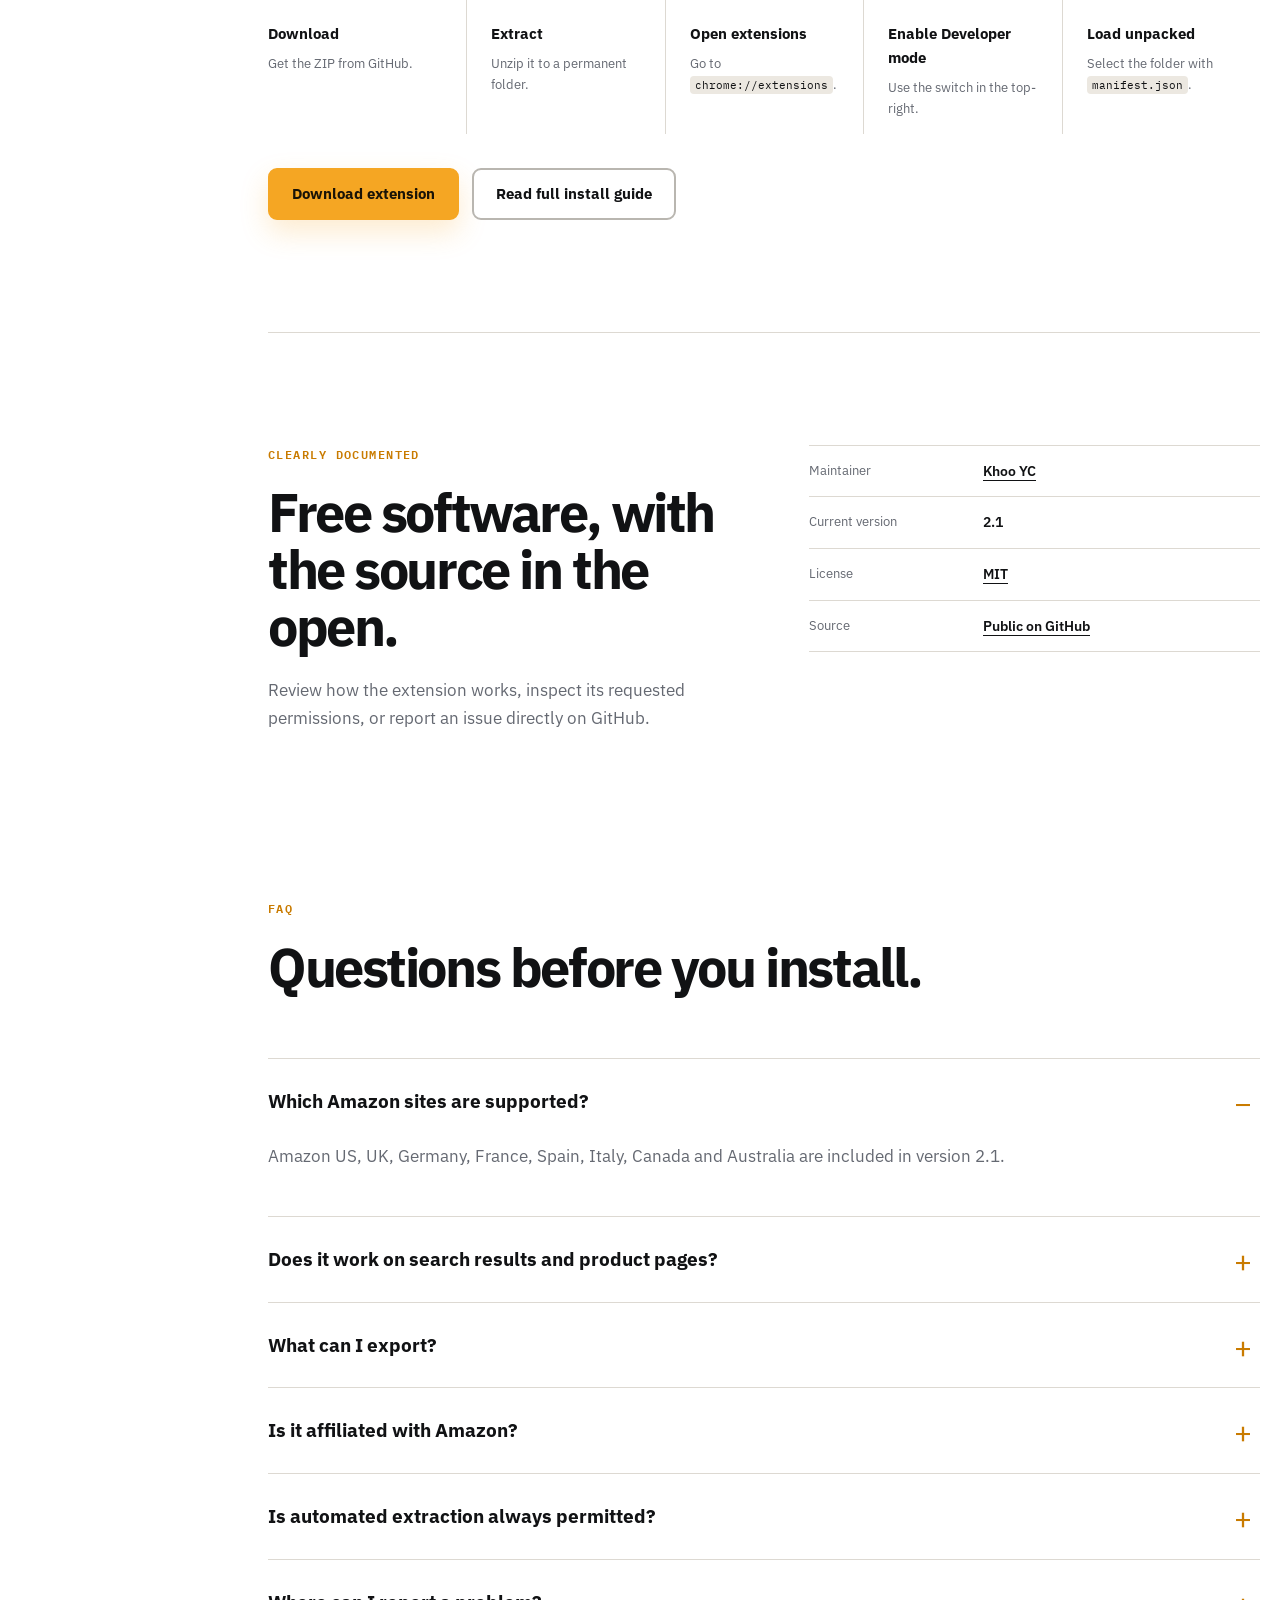
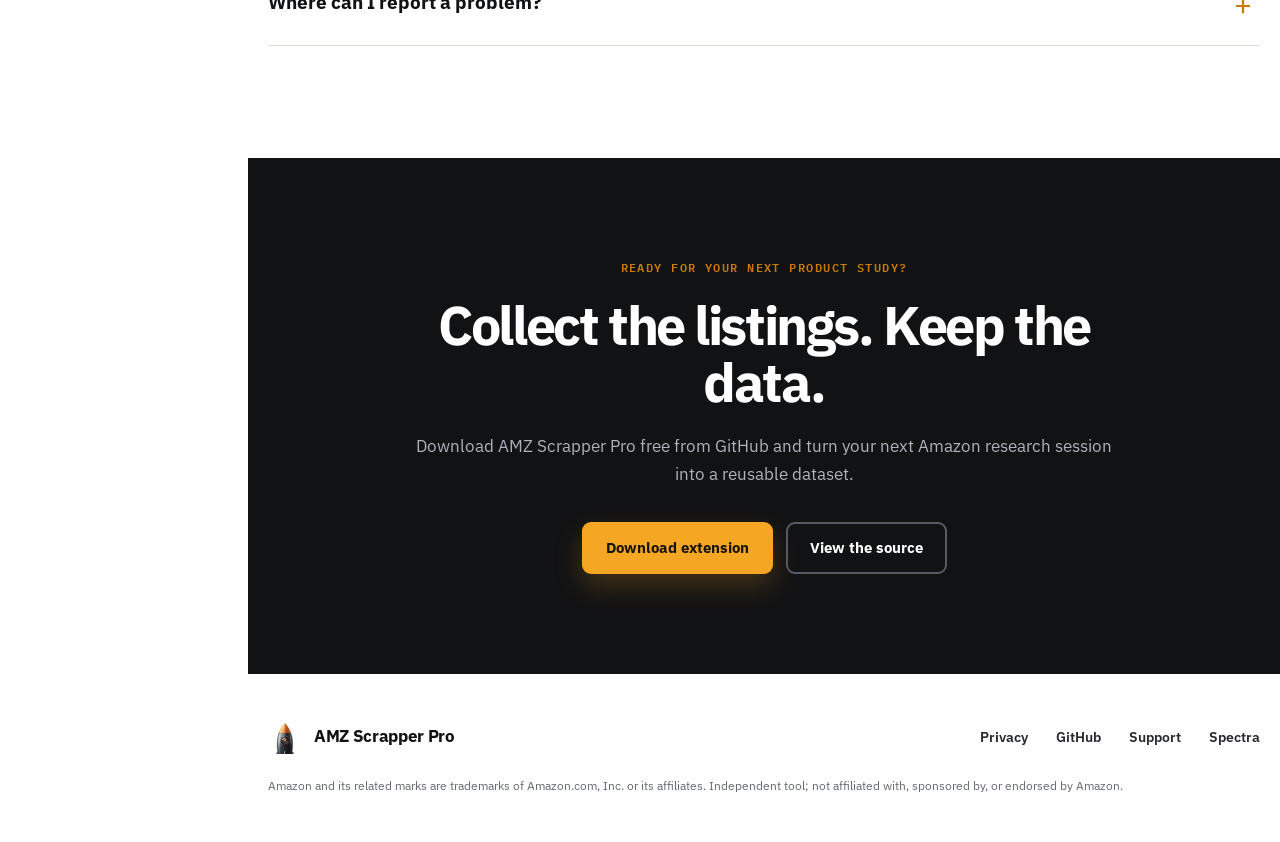
==== commit 7ed68641: "Move page navigation into article sidebar" ====
--- a/docs/index.html
+++ b/docs/index.html
@@ -21,24 +21,34 @@
   <body id="top">
     <a class="skip-link" href="#main">Skip to main content</a>
 
-    <header class="site-header">
-      <a class="brand" href="#top" aria-label="AMZ Scrapper Pro home">
-        <img src="assets/icon.png" alt="" width="38" height="38" />
-        <span>AMZ Scrapper Pro</span>
-      </a>
-      <button class="menu-button" type="button" aria-expanded="false" aria-controls="site-nav">
-        <span class="sr-only">Open menu</span><span></span><span></span><span></span>
-      </button>
-      <nav id="site-nav" aria-label="Main navigation">
-        <a href="#features">Features</a>
-        <a href="#how-it-works">How it works</a>
-        <a href="#privacy">Privacy</a>
-        <a href="#faq">FAQ</a>
-        <a class="button button-small" href="https://github.com/khooyc/amazon-data-scrapper-pro/archive/refs/heads/master.zip">Install free</a>
-      </nav>
-    </header>
-
-    <main id="main">
+    <div class="page-shell">
+      <aside class="site-sidebar" id="site-nav" aria-label="Article navigation">
+        <a class="brand" href="#top" aria-label="AMZ Scrapper Pro home">
+          <img src="assets/icon.png" alt="" width="40" height="40" />
+          <span>AMZ Scrapper Pro</span>
+        </a>
+        <p class="sidebar-label">On this page</p>
+        <nav class="sidebar-nav">
+          <a href="#top">Overview</a>
+          <a href="#features">Features</a>
+          <a href="#how-it-works">How it works</a>
+          <a href="#privacy">Privacy</a>
+          <a href="#install">Installation</a>
+          <a href="#faq">FAQ</a>
+        </nav>
+        <div class="sidebar-actions">
+          <a class="button button-small" href="https://github.com/khooyc/amazon-data-scrapper-pro/archive/refs/heads/master.zip">Download extension</a>
+          <a class="sidebar-source" href="https://github.com/khooyc/amazon-data-scrapper-pro">View source on GitHub →</a>
+        </div>
+      </aside>
+      <button class="sidebar-backdrop" type="button" aria-label="Close contents menu"></button>
+
+      <div class="page-content">
+        <button class="menu-button" type="button" aria-expanded="false" aria-controls="site-nav">
+          <span>Contents</span><span class="menu-icon" aria-hidden="true">Menu</span>
+        </button>
+
+        <main id="main">
       <section class="hero">
         <div class="hero-copy">
           <p class="eyebrow">FREE · OPEN SOURCE · VERSION 2.1</p>
@@ -198,18 +208,20 @@
           <a class="button button-dark-outline" href="https://github.com/khooyc/amazon-data-scrapper-pro">View the source</a>
         </div>
       </section>
-    </main>
-
-    <footer class="site-footer">
-      <a class="brand" href="#top"><img src="assets/icon.png" alt="" width="34" height="34" /><span>AMZ Scrapper Pro</span></a>
-      <nav aria-label="Footer navigation"><a href="privacy.html">Privacy</a><a href="https://github.com/khooyc/amazon-data-scrapper-pro">GitHub</a><a href="https://github.com/khooyc/amazon-data-scrapper-pro/issues">Support</a><a href="https://www.spectramsia.com">Spectra</a></nav>
-      <p>Amazon and its related marks are trademarks of Amazon.com, Inc. or its affiliates. Independent tool; not affiliated with, sponsored by, or endorsed by Amazon.</p>
-    </footer>
-
-    <dialog class="lightbox" aria-label="Image preview">
-      <button class="lightbox-close" type="button" aria-label="Close preview">×</button>
-      <img src="assets/hero-product-research.png" alt="Enlarged product research workflow" />
-    </dialog>
+        </main>
+
+        <footer class="site-footer">
+          <a class="brand" href="#top"><img src="assets/icon.png" alt="" width="34" height="34" /><span>AMZ Scrapper Pro</span></a>
+          <nav aria-label="Footer navigation"><a href="privacy.html">Privacy</a><a href="https://github.com/khooyc/amazon-data-scrapper-pro">GitHub</a><a href="https://github.com/khooyc/amazon-data-scrapper-pro/issues">Support</a><a href="https://www.spectramsia.com">Spectra</a></nav>
+          <p>Amazon and its related marks are trademarks of Amazon.com, Inc. or its affiliates. Independent tool; not affiliated with, sponsored by, or endorsed by Amazon.</p>
+        </footer>
+
+        <dialog class="lightbox" aria-label="Image preview">
+          <button class="lightbox-close" type="button" aria-label="Close preview">×</button>
+          <img src="assets/hero-product-research.png" alt="Enlarged product research workflow" />
+        </dialog>
+      </div>
+    </div>
     <script src="script.js"></script>
   </body>
 </html>
--- a/docs/styles.css
+++ b/docs/styles.css
@@ -31,14 +31,28 @@
 .site-header { width: min(var(--content), calc(100% - 40px)); min-height: 86px; margin: 0 auto; display: flex; align-items: center; justify-content: space-between; gap: 30px; }
 .brand { display: inline-flex; align-items: center; gap: 12px; color: var(--ink); font-weight: 700; letter-spacing: -0.02em; text-decoration: none; }
 .brand img { border-radius: 10px; }
-.site-header nav, .site-footer nav { display: flex; align-items: center; gap: 28px; }
-.site-header nav > a:not(.button), .site-footer nav a { font-size: 14px; font-weight: 600; text-decoration: none; }
-.site-header nav > a:not(.button):hover, .site-footer nav a:hover { color: var(--amber-dark); }
-.menu-button { display: none; width: 44px; height: 44px; padding: 10px; border: 1px solid var(--line); border-radius: 10px; background: white; }
-.menu-button span:not(.sr-only) { display: block; height: 2px; margin: 5px 0; background: var(--ink); }
+.site-footer nav { display: flex; align-items: center; gap: 28px; }
+.site-footer nav a { font-size: 14px; font-weight: 600; text-decoration: none; }
+.site-footer nav a:hover { color: var(--amber-dark); }
+
+.page-shell { display: grid; grid-template-columns: 248px minmax(0, 1fr); min-height: 100vh; }
+.page-content { min-width: 0; }
+.site-sidebar { position: sticky; top: 0; z-index: 30; height: 100vh; padding: 30px 24px 24px; display: flex; flex-direction: column; border-right: 1px solid var(--line); background: var(--paper); }
+.site-sidebar .brand { align-items: flex-start; line-height: 1.2; }
+.site-sidebar .brand span { padding-top: 8px; }
+.sidebar-label { margin: 64px 0 13px; color: var(--muted); font-family: "IBM Plex Mono", monospace; font-size: 10px; font-weight: 600; letter-spacing: .12em; text-transform: uppercase; }
+.sidebar-nav { display: flex; flex-direction: column; gap: 2px; }
+.sidebar-nav a { padding: 9px 11px; border-left: 2px solid transparent; color: var(--muted); font-size: 14px; font-weight: 600; text-decoration: none; transition: color 150ms ease, border-color 150ms ease, background 150ms ease; }
+.sidebar-nav a:hover, .sidebar-nav a:focus-visible { border-left-color: var(--amber); color: var(--ink); background: white; }
+.sidebar-actions { margin-top: auto; padding-top: 28px; border-top: 1px solid var(--line); }
+.sidebar-actions .button { width: 100%; }
+.sidebar-source { display: block; margin-top: 15px; color: var(--muted); font-size: 12px; font-weight: 600; text-decoration: none; }
+.sidebar-source:hover { color: var(--amber-dark); }
+.menu-button, .sidebar-backdrop { display: none; }
 
 h1, h2, h3 { margin-top: 0; color: var(--ink); line-height: 1.06; letter-spacing: -0.045em; }
 h1 { max-width: 660px; margin-bottom: 26px; font-size: clamp(3.2rem, 5.7vw, 5.65rem); }
+.page-content h1 { font-size: clamp(3.2rem, 4.8vw, 4.7rem); }
 h2 { margin-bottom: 22px; font-size: clamp(2.35rem, 4.2vw, 4rem); }
 h3 { margin-bottom: 14px; font-size: clamp(1.4rem, 2vw, 1.9rem); letter-spacing: -0.03em; }
 p { margin-top: 0; }
@@ -56,7 +70,7 @@
 .hero-lede { max-width: 640px; color: var(--muted); font-size: clamp(1.12rem, 1.5vw, 1.35rem); }
 .microcopy { margin-top: 17px; color: var(--muted); font-family: "IBM Plex Mono", monospace; font-size: 11px; }
 .hero-visual { position: relative; width: 100%; padding: 0; overflow: hidden; border: 1px solid var(--line-dark); border-radius: var(--radius); background: var(--ink); box-shadow: var(--shadow); cursor: zoom-in; }
-.hero-visual img { width: 100%; aspect-ratio: 3 / 2; object-fit: cover; }
+.hero-visual img { width: 100%; height: auto; object-fit: contain; }
 .visual-caption { position: absolute; right: 16px; bottom: 16px; left: 16px; display: flex; align-items: center; justify-content: space-between; gap: 16px; padding: 13px 16px; border: 1px solid rgba(255,255,255,.12); border-radius: 10px; color: white; background: rgba(17,18,20,.88); text-align: left; }
 .visual-caption strong { font-size: 14px; }
 .visual-caption span { color: #aeb2ba; font-family: "IBM Plex Mono", monospace; font-size: 10px; }
@@ -170,13 +184,21 @@
   .install-steps li:nth-child(4) { border-left: 0; }
 }
 
+@media (max-width: 1100px) {
+  .page-shell { display: block; }
+  body.nav-open { overflow: hidden; }
+  .site-sidebar { position: fixed; left: 0; top: 0; z-index: 60; width: min(310px, 86vw); height: 100dvh; transform: translateX(-102%); box-shadow: 18px 0 55px rgba(17,18,20,.18); transition: transform 220ms ease; }
+  .site-sidebar.open { transform: translateX(0); }
+  .sidebar-backdrop { position: fixed; inset: 0; z-index: 50; width: 100%; height: 100%; padding: 0; border: 0; background: rgba(17,18,20,.52); }
+  .sidebar-backdrop.open { display: block; }
+  .menu-button { position: sticky; top: 12px; z-index: 40; width: min(var(--content), calc(100% - 32px)); min-height: 46px; margin: 12px auto 0; padding: 10px 14px; display: flex; align-items: center; justify-content: space-between; gap: 20px; border: 1px solid var(--line); border-radius: 10px; color: var(--ink); background: rgba(255,255,255,.94); box-shadow: 0 8px 24px rgba(17,18,20,.08); font: inherit; font-size: 13px; font-weight: 700; cursor: pointer; backdrop-filter: blur(12px); }
+  .menu-icon { color: var(--amber-dark); font-family: "IBM Plex Mono", monospace; font-size: 10px; letter-spacing: .08em; text-transform: uppercase; }
+}
+
 @media (max-width: 760px) {
   body { font-size: 16px; }
   .site-header { min-height: 72px; }
-  .menu-button { display: block; }
-  .site-header nav { display: none; position: absolute; z-index: 20; top: 70px; right: 18px; left: 18px; padding: 18px; flex-direction: column; align-items: stretch; gap: 7px; border: 1px solid var(--line); border-radius: 13px; background: white; box-shadow: var(--shadow); }
-  .site-header nav.open { display: flex; }
-  .site-header nav > a { padding: 9px; }
+  .menu-button { display: flex; }
   h1 { font-size: clamp(2.8rem, 13vw, 4.2rem); }
   .hero { width: min(100% - 28px, 1420px); margin: 42px auto 62px; }
   .visual-caption { align-items: flex-start; flex-direction: column; }
